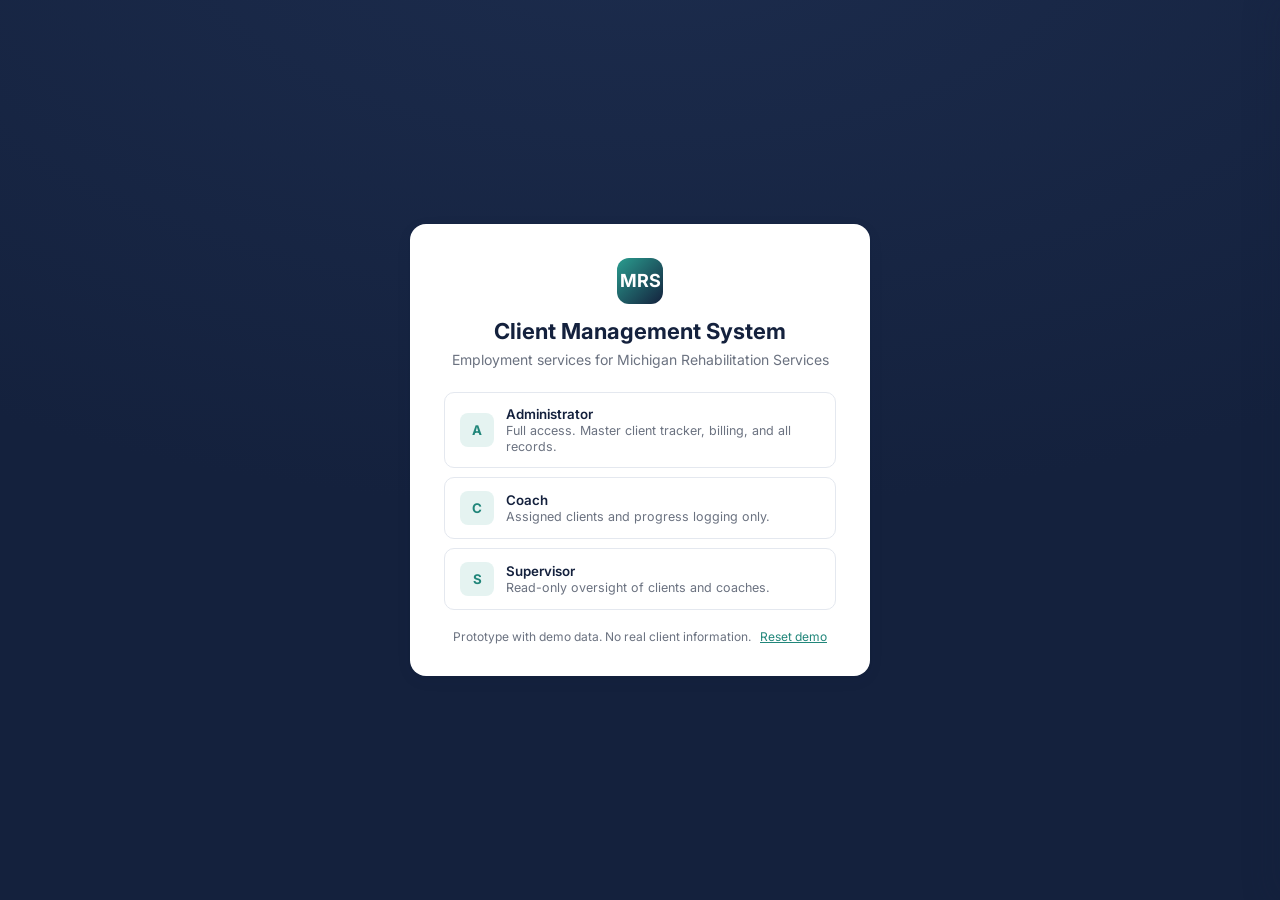
==== index.html @ d579579c "MRS client management prototype demo (demo data only)" ====
<!DOCTYPE html>
<html lang="en">
<head>
  <meta charset="UTF-8" />
  <meta name="viewport" content="width=device-width, initial-scale=1.0" />
  <title>MRS Client Management System - Prototype</title>
  <link rel="preconnect" href="https://fonts.googleapis.com" />
  <link href="https://fonts.googleapis.com/css2?family=Inter:wght@400;500;600;700&display=swap" rel="stylesheet" />
  <link rel="stylesheet" href="styles.css" />
</head>
<body>

  <!-- Login / role select -->
  <div class="login-wrap" id="login">
    <div class="login-card">
      <div class="brandmark">MRS</div>
      <h1>Client Management System</h1>
      <div class="sub">Employment services for Michigan Rehabilitation Services</div>
      <div id="roleButtons"></div>
      <div class="sub" style="margin:18px 0 0;font-size:12px;">Prototype with demo data. No real client information.
        <button class="link-btn" id="resetBtnLogin" style="font-size:12px">Reset demo</button></div>
    </div>
  </div>

  <!-- App shell -->
  <div class="app" id="app">
    <aside class="sidebar">
      <div class="sb-brand">
        <div class="brandmark">MRS</div>
        <div><b>Client Management</b><br /><span>Employment Services</span></div>
      </div>
      <nav id="nav"></nav>
    </aside>
    <div class="main">
      <div class="topbar">
        <h2 id="viewTitle">Dashboard</h2>
        <span class="proto-badge">Prototype - demo data</span>
        <span class="who">Signed in as <b id="whoName">-</b> <span id="whoRole"></span></span>
        <button class="btn sm" id="auditBtn">Audit log</button>
        <button class="btn sm" id="logoutBtn">Switch role</button>
        <button class="btn sm" id="resetBtn" title="Restore the demo to its clean starting data">Reset demo</button>
      </div>
      <div class="content" id="content"></div>
    </div>
  </div>

  <!-- Audit drawer -->
  <div class="drawer-bg" id="drawerBg"></div>
  <aside class="drawer" id="drawer">
    <div class="drawer-head">
      <h3>Audit log</h3>
      <button class="close-x" id="drawerClose">&times;</button>
    </div>
    <div id="auditList" style="overflow:auto;"></div>
  </aside>

  <!-- MRS note modal -->
  <div class="drawer-bg" id="noteBg"></div>
  <div class="note-modal" id="noteModal">
    <div class="note-head">
      <h3 id="noteTitle">Draft</h3>
      <button class="close-x" id="noteClose">&times;</button>
    </div>
    <textarea id="noteBody" class="note-body" spellcheck="false"></textarea>
    <div class="note-actions">
      <span class="locked" style="font-style:normal;flex:1;text-align:left;">AI-drafted from this client's data. Edit it however you want, then copy and send. Nothing sends on its own.</span>
      <button class="btn primary" id="noteCopy">Copy draft</button>
    </div>
  </div>

  <script src="data.js"></script>
  <script src="app.js"></script>
</body>
</html>
---- styles.css ----
/* MRS Client Management System - prototype design system
   Reusable template for Mixon Grows client app prototypes.
   Tokens shared with the AI Placement demo so modules stitch together. */

:root {
  --navy: #14213d;
  --navy-soft: #1f2d4d;
  --teal: #2a9d8f;
  --teal-dark: #21867a;
  --bg: #f5f7fa;
  --card: #ffffff;
  --text: #1f2933;
  --muted: #6b7280;
  --line: #e4e8ef;
  --good: #2a9d8f;
  --warn: #e9a23b;
  --bad: #d1495b;
  --radius: 12px;
  --shadow: 0 1px 3px rgba(20,33,61,.08), 0 4px 16px rgba(20,33,61,.06);
  --font: "Inter", system-ui, -apple-system, "Segoe UI", Roboto, sans-serif;
}

* { box-sizing: border-box; }
html, body { margin: 0; padding: 0; }
body {
  font-family: var(--font);
  background: var(--bg);
  color: var(--text);
  font-size: 15px;
  line-height: 1.45;
  -webkit-font-smoothing: antialiased;
}
button { font-family: inherit; cursor: pointer; }
a { color: var(--teal-dark); }

/* ---------- Login / role select ---------- */
.login-wrap {
  min-height: 100vh; display: flex; align-items: center; justify-content: center;
  background: radial-gradient(1200px 600px at 50% -10%, #1c2c4d, var(--navy));
  padding: 24px;
}
.login-card {
  background: var(--card); border-radius: 16px; box-shadow: var(--shadow);
  width: 100%; max-width: 460px; padding: 34px 34px 30px; text-align: center;
}
.login-card h1 { font-size: 22px; margin: 6px 0 2px; color: var(--navy); }
.login-card .sub { color: var(--muted); font-size: 14px; margin-bottom: 22px; }
.brandmark {
  width: 46px; height: 46px; border-radius: 12px; margin: 0 auto 12px;
  background: linear-gradient(135deg, var(--teal), var(--navy));
  display: flex; align-items: center; justify-content: center;
  color: #fff; font-weight: 700; font-size: 18px;
}
.role-btn {
  display: flex; align-items: center; gap: 12px; width: 100%;
  background: #fff; border: 1px solid var(--line); border-radius: 10px;
  padding: 13px 15px; margin: 9px 0; text-align: left; transition: .15s;
}
.role-btn:hover { border-color: var(--teal); box-shadow: 0 0 0 3px rgba(42,157,143,.12); }
.role-btn .r-ic {
  width: 34px; height: 34px; border-radius: 8px; flex: none;
  background: rgba(42,157,143,.12); color: var(--teal-dark);
  display: flex; align-items: center; justify-content: center; font-weight: 700;
}
.role-btn .r-name { font-weight: 600; color: var(--navy); }
.role-btn .r-desc { font-size: 12.5px; color: var(--muted); }

/* ---------- App shell ---------- */
.app { display: none; grid-template-columns: 232px 1fr; min-height: 100vh; }
.app.active { display: grid; }
.sidebar { background: var(--navy); color: #cfd8ea; padding: 18px 14px; }
.sb-brand { display: flex; align-items: center; gap: 10px; padding: 4px 8px 18px; }
.sb-brand .brandmark { width: 34px; height: 34px; font-size: 14px; margin: 0; }
.sb-brand b { color: #fff; font-size: 14.5px; line-height: 1.1; }
.sb-brand span { color: #8ea0c4; font-size: 11.5px; }
.nav-item {
  display: flex; align-items: center; gap: 10px; padding: 10px 11px; border-radius: 8px;
  color: #cfd8ea; font-size: 14px; border: 0; background: none; width: 100%; text-align: left;
}
.nav-item:hover { background: rgba(255,255,255,.06); color: #fff; }
.nav-item.active { background: var(--teal); color: #fff; font-weight: 600; }
.nav-sec { font-size: 11px; text-transform: uppercase; letter-spacing: .5px; color: #6d80a8; margin: 16px 8px 6px; }

.main { display: flex; flex-direction: column; min-width: 0; }
.topbar {
  display: flex; align-items: center; gap: 14px; padding: 13px 22px;
  background: #fff; border-bottom: 1px solid var(--line);
}
.topbar h2 { font-size: 17px; margin: 0; color: var(--navy); flex: 1; }
.proto-badge {
  font-size: 11px; font-weight: 600; color: var(--warn);
  background: rgba(233,162,59,.13); border: 1px solid rgba(233,162,59,.35);
  padding: 3px 9px; border-radius: 20px;
}
.who { font-size: 13px; color: var(--muted); }
.who b { color: var(--navy); }
.btn {
  border: 1px solid var(--line); background: #fff; color: var(--navy);
  padding: 8px 13px; border-radius: 8px; font-size: 13px; font-weight: 500;
}
.btn:hover { border-color: var(--teal); }
.btn.primary { background: var(--teal); border-color: var(--teal); color: #fff; }
.btn.primary:hover { background: var(--teal-dark); }
.btn.sm { padding: 5px 10px; font-size: 12px; }

.content { padding: 22px; overflow: auto; }

/* ---------- Cards / stats ---------- */
.stat-row { display: grid; grid-template-columns: repeat(4, 1fr); gap: 14px; margin-bottom: 20px; }
.stat {
  background: var(--card); border: 1px solid var(--line); border-radius: var(--radius);
  padding: 15px 16px; box-shadow: var(--shadow);
}
.stat .lbl { font-size: 12.5px; color: var(--muted); }
.stat .val { font-size: 26px; font-weight: 700; color: var(--navy); margin-top: 2px; }
.stat .val small { font-size: 13px; color: var(--muted); font-weight: 500; }

.panel {
  background: var(--card); border: 1px solid var(--line); border-radius: var(--radius);
  box-shadow: var(--shadow); overflow: hidden; margin-bottom: 20px;
}
.panel-head { display: flex; align-items: center; padding: 14px 18px; border-bottom: 1px solid var(--line); }
.panel-head h3 { margin: 0; font-size: 15px; color: var(--navy); flex: 1; }
.panel-body { padding: 4px 0; }

/* ---------- Table ---------- */
table { width: 100%; border-collapse: collapse; }
th { text-align: left; font-size: 11.5px; text-transform: uppercase; letter-spacing: .4px;
  color: var(--muted); padding: 10px 18px; border-bottom: 1px solid var(--line); }
td { padding: 12px 18px; border-bottom: 1px solid var(--line); font-size: 14px; }
tr:last-child td { border-bottom: 0; }
tr.clickable:hover { background: #f8fafc; cursor: pointer; }
.mono { font-variant-numeric: tabular-nums; }

.badge { font-size: 11.5px; font-weight: 600; padding: 3px 9px; border-radius: 20px; white-space: nowrap; }
.badge.active { background: rgba(42,157,143,.13); color: var(--teal-dark); }
.badge.warn { background: rgba(233,162,59,.15); color: #a9741f; }
.badge.bad { background: rgba(209,73,91,.13); color: var(--bad); }
.badge.new { background: rgba(20,33,61,.08); color: var(--navy); }

.bar { height: 7px; background: var(--line); border-radius: 6px; overflow: hidden; min-width: 90px; }
.bar > i { display: block; height: 100%; background: var(--teal); border-radius: 6px; }
.bar-wrap { display: flex; align-items: center; gap: 9px; }
.bar-wrap span { font-size: 12.5px; color: var(--muted); width: 34px; }

.ssn { font-variant-numeric: tabular-nums; letter-spacing: .5px; }
.link-btn { border: 0; background: none; color: var(--teal-dark); font-size: 12px; text-decoration: underline; padding: 0 0 0 6px; }

.locked { color: var(--muted); font-size: 12.5px; font-style: italic; }

/* ---------- Progress log ---------- */
.log-entry { padding: 14px 18px; border-bottom: 1px solid var(--line); }
.log-entry:last-child { border-bottom: 0; }
.log-entry .meta { font-size: 12.5px; color: var(--muted); margin-bottom: 3px; display: flex; gap: 10px; }
.log-entry .meta b { color: var(--navy); }
.log-entry p { margin: 3px 0; }
.log-form { padding: 16px 18px; background: #f8fafc; border-top: 1px solid var(--line); display: grid; gap: 10px; }
.log-form label { font-size: 12.5px; color: var(--muted); font-weight: 600; }
.log-form input, .log-form select, .log-form textarea {
  width: 100%; padding: 9px 11px; border: 1px solid var(--line); border-radius: 8px;
  font-family: inherit; font-size: 14px;
}
.grid2 { display: grid; grid-template-columns: 1fr 1fr; gap: 10px; }

/* ---------- Audit drawer ---------- */
.drawer-bg { position: fixed; inset: 0; background: rgba(20,33,61,.35); display: none; }
.drawer-bg.open { display: block; }
.drawer {
  position: fixed; top: 0; right: 0; height: 100%; width: 400px; max-width: 92vw;
  background: #fff; box-shadow: -8px 0 30px rgba(20,33,61,.18); transform: translateX(100%);
  transition: .22s; display: flex; flex-direction: column;
}
.drawer.open { transform: translateX(0); }
.drawer-head { padding: 16px 18px; border-bottom: 1px solid var(--line); display: flex; align-items: center; }
.drawer-head h3 { margin: 0; font-size: 15px; color: var(--navy); flex: 1; }
.audit-item { padding: 11px 18px; border-bottom: 1px solid var(--line); font-size: 13px; }
.audit-item .a-act { color: var(--navy); font-weight: 600; }
.audit-item .a-meta { color: var(--muted); font-size: 12px; margin-top: 2px; display: flex; gap: 8px; }
.close-x { border: 0; background: none; font-size: 20px; color: var(--muted); }

.back-link { border: 0; background: none; color: var(--teal-dark); font-size: 13px; margin-bottom: 12px; padding: 0; }

/* ---------- Note modal ---------- */
.note-modal {
  position: fixed; top: 50%; left: 50%; transform: translate(-50%, -50%) scale(.97);
  opacity: 0; pointer-events: none; transition: .18s; z-index: 60;
  width: 660px; max-width: 92vw; max-height: 82vh; background: #fff;
  border-radius: 14px; box-shadow: 0 24px 70px rgba(20,33,61,.32);
  display: flex; flex-direction: column;
}
.note-modal.open { opacity: 1; pointer-events: auto; transform: translate(-50%, -50%) scale(1); }
.note-head { padding: 15px 20px; border-bottom: 1px solid var(--line); display: flex; align-items: center; }
.note-head h3 { margin: 0; font-size: 15px; color: var(--navy); flex: 1; }
.note-body { margin: 0; padding: 18px 22px; overflow: auto; font-family: var(--font);
  font-size: 13.5px; line-height: 1.55; white-space: pre-wrap; color: var(--text);
  border: 0; outline: none; resize: none; width: 100%; flex: 1; min-height: 320px; background: #fff; }
.note-actions { padding: 12px 20px; border-top: 1px solid var(--line); display: flex; align-items: center; gap: 12px; }
.matches-head { display: flex; align-items: center; gap: 10px; margin-bottom: 12px; }
/* Mobile: sidebar becomes a horizontal nav strip so every view stays reachable */
@media (max-width: 720px){
  .stat-row{ grid-template-columns: 1fr 1fr !important; }
  .app{ grid-template-columns: 1fr; }
  .sidebar{ padding: 10px 10px 4px; }
  .sb-brand{ padding: 4px 8px 10px; }
  #nav{ display: flex; overflow-x: auto; gap: 6px; padding-bottom: 8px; -webkit-overflow-scrolling: touch; }
  .nav-item{ white-space: nowrap; width: auto; flex: none; padding: 8px 12px; font-size: 13px; }
  .nav-sec{ display: none; }
  .topbar{ flex-wrap: wrap; gap: 8px; padding: 10px 14px; }
  .topbar h2{ flex-basis: 100%; }
  .content{ padding: 14px; }
  .panel-head{ flex-wrap: wrap; gap: 6px; }
  table{ font-size: 13px; }
  th, td{ padding: 9px 10px; }
  .grid2{ grid-template-columns: 1fr; }
}
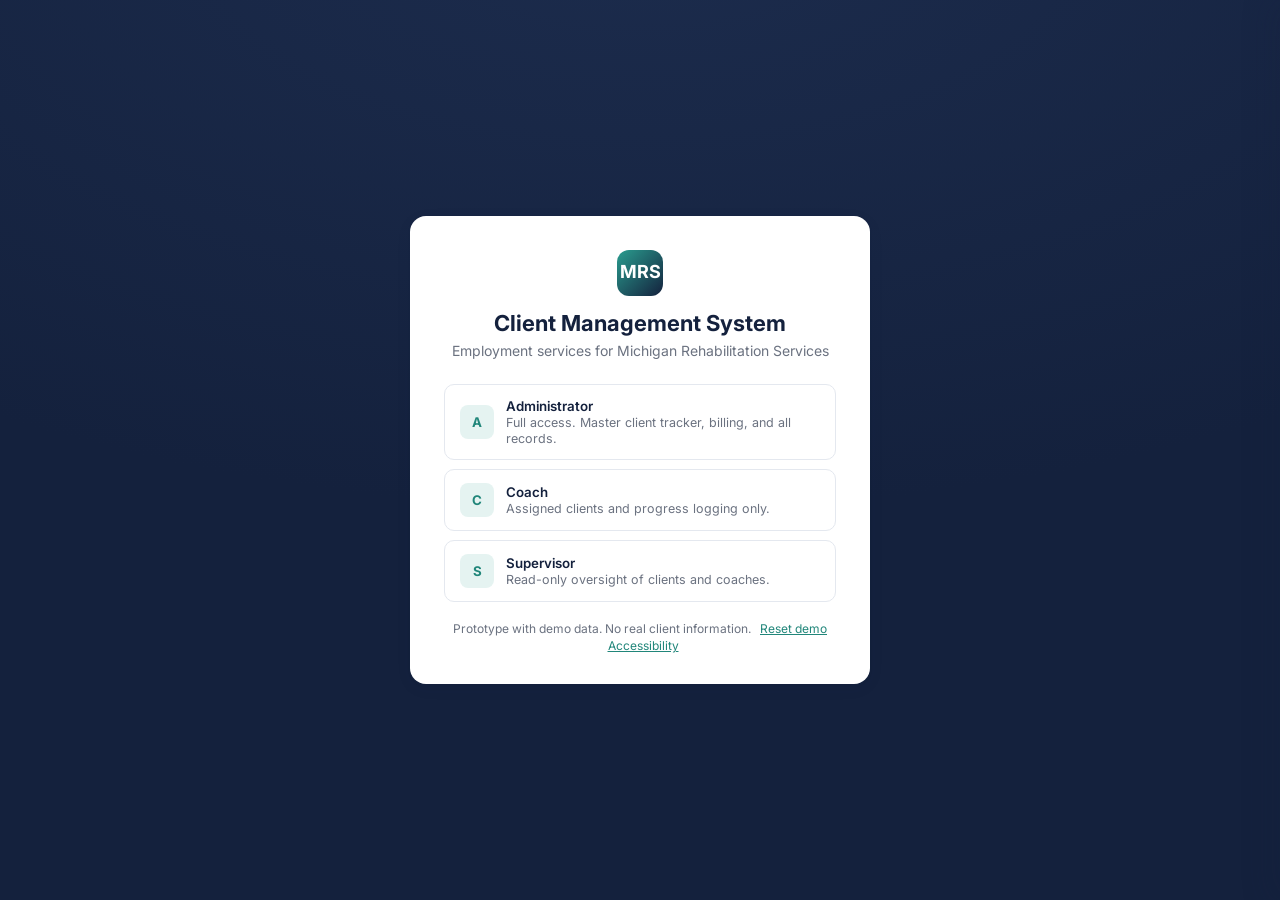
==== commit 99a74483: "Password gate, accessibility menu, mobile dropdown nav" ====
--- a/index.html
+++ b/index.html
@@ -17,8 +17,19 @@
       <h1>Client Management System</h1>
       <div class="sub">Employment services for Michigan Rehabilitation Services</div>
       <div id="roleButtons"></div>
+      <div id="pwRow" style="display:none;margin-top:10px;text-align:left;">
+        <label style="font-size:12.5px;color:var(--muted);font-weight:600;">Password for <span id="pwWho">-</span></label>
+        <div style="display:flex;gap:8px;margin-top:6px;">
+          <input type="password" id="pwInput" placeholder="Enter password" autocomplete="off"
+            style="flex:1;padding:10px 12px;border:1px solid var(--line);border-radius:8px;font-size:14px;font-family:inherit;">
+          <button class="btn primary" id="pwGo">Sign in</button>
+        </div>
+        <div id="pwErr" style="display:none;color:var(--bad);font-size:12.5px;margin-top:6px;">Incorrect password. Try again.</div>
+        <div class="locked" style="font-style:normal;font-size:11.5px;margin-top:6px;">Prototype password: mrs2026</div>
+      </div>
       <div class="sub" style="margin:18px 0 0;font-size:12px;">Prototype with demo data. No real client information.
-        <button class="link-btn" id="resetBtnLogin" style="font-size:12px">Reset demo</button></div>
+        <button class="link-btn" id="resetBtnLogin" style="font-size:12px">Reset demo</button>
+        <button class="link-btn" id="a11yBtnLogin" style="font-size:12px">Accessibility</button></div>
     </div>
   </div>
 
@@ -29,6 +40,7 @@
         <div class="brandmark">MRS</div>
         <div><b>Client Management</b><br /><span>Employment Services</span></div>
       </div>
+      <button id="navToggle" class="nav-item" type="button">Menu &#9662;</button>
       <nav id="nav"></nav>
     </aside>
     <div class="main">
@@ -36,6 +48,7 @@
         <h2 id="viewTitle">Dashboard</h2>
         <span class="proto-badge">Prototype - demo data</span>
         <span class="who">Signed in as <b id="whoName">-</b> <span id="whoRole"></span></span>
+        <button class="btn sm" id="a11yBtn">Accessibility</button>
         <button class="btn sm" id="auditBtn">Audit log</button>
         <button class="btn sm" id="logoutBtn">Switch role</button>
         <button class="btn sm" id="resetBtn" title="Restore the demo to its clean starting data">Reset demo</button>
@@ -53,6 +66,16 @@
     </div>
     <div id="auditList" style="overflow:auto;"></div>
   </aside>
+
+  <!-- Accessibility menu -->
+  <div class="a11y-menu" id="a11yMenu">
+    <b style="color:var(--navy);font-size:13.5px;">Accessibility</b>
+    <label><input type="checkbox" data-a11y="a11y-large"> Larger text</label>
+    <label><input type="checkbox" data-a11y="a11y-contrast"> High contrast</label>
+    <label><input type="checkbox" data-a11y="a11y-cb"> Color-blind friendly colors</label>
+    <label><input type="checkbox" data-a11y="a11y-motion"> Reduce motion</label>
+    <div class="locked" style="font-style:normal;font-size:11.5px;margin-top:4px;">Applies instantly. Resets with the demo.</div>
+  </div>
 
   <!-- MRS note modal -->
   <div class="drawer-bg" id="noteBg"></div>
--- a/styles.css
+++ b/styles.css
@@ -196,14 +196,39 @@
   border: 0; outline: none; resize: none; width: 100%; flex: 1; min-height: 320px; background: #fff; }
 .note-actions { padding: 12px 20px; border-top: 1px solid var(--line); display: flex; align-items: center; gap: 12px; }
 .matches-head { display: flex; align-items: center; gap: 10px; margin-bottom: 12px; }
+/* ---------- Accessibility menu + modes ---------- */
+.a11y-menu {
+  position: fixed; top: 54px; right: 16px; z-index: 80; display: none;
+  background: #fff; border: 1px solid var(--line); border-radius: 12px;
+  box-shadow: 0 12px 40px rgba(20,33,61,.22); padding: 14px 16px; width: 250px;
+}
+.a11y-menu.open { display: block; }
+.a11y-menu label { display: flex; align-items: center; gap: 9px; font-size: 13.5px; padding: 7px 2px; cursor: pointer; }
+.a11y-menu input { width: 16px; height: 16px; accent-color: var(--teal); }
+
+body.a11y-large { zoom: 1.15; }
+body.a11y-contrast { --muted: #374151; --line: #8b95a5; --text: #0b0f14; }
+body.a11y-contrast .badge { border: 1px solid currentColor; }
+body.a11y-cb { --teal: #1d4ed8; --teal-dark: #1e40af; --good: #1d4ed8; --warn: #b45309; --bad: #7c2d12; }
+body.a11y-cb .badge.active { background: rgba(29,78,216,.12); color: #1e40af; }
+body.a11y-cb .badge.bad { background: rgba(124,45,18,.12); color: #7c2d12; }
+body.a11y-cb .badge.warn { background: rgba(180,83,9,.14); color: #92400e; }
+body.a11y-motion *, body.a11y-motion *::before, body.a11y-motion *::after { transition: none !important; animation: none !important; }
+
+#navToggle { display: none; }
+
 /* Mobile: sidebar becomes a horizontal nav strip so every view stays reachable */
 @media (max-width: 720px){
   .stat-row{ grid-template-columns: 1fr 1fr !important; }
   .app{ grid-template-columns: 1fr; }
   .sidebar{ padding: 10px 10px 4px; }
   .sb-brand{ padding: 4px 8px 10px; }
-  #nav{ display: flex; overflow-x: auto; gap: 6px; padding-bottom: 8px; -webkit-overflow-scrolling: touch; }
-  .nav-item{ white-space: nowrap; width: auto; flex: none; padding: 8px 12px; font-size: 13px; }
+  /* Dropdown nav on phones: tap Menu to open, tap a view to jump */
+  #navToggle{ display: flex; justify-content: space-between; align-items: center;
+    background: rgba(255,255,255,.1); color: #fff; font-weight: 600; margin-bottom: 6px; }
+  #nav{ display: none; flex-direction: column; gap: 4px; padding-bottom: 8px; }
+  .sidebar.nav-open #nav{ display: flex; }
+  .nav-item{ font-size: 13.5px; }
   .nav-sec{ display: none; }
   .topbar{ flex-wrap: wrap; gap: 8px; padding: 10px 14px; }
   .topbar h2{ flex-basis: 100%; }
